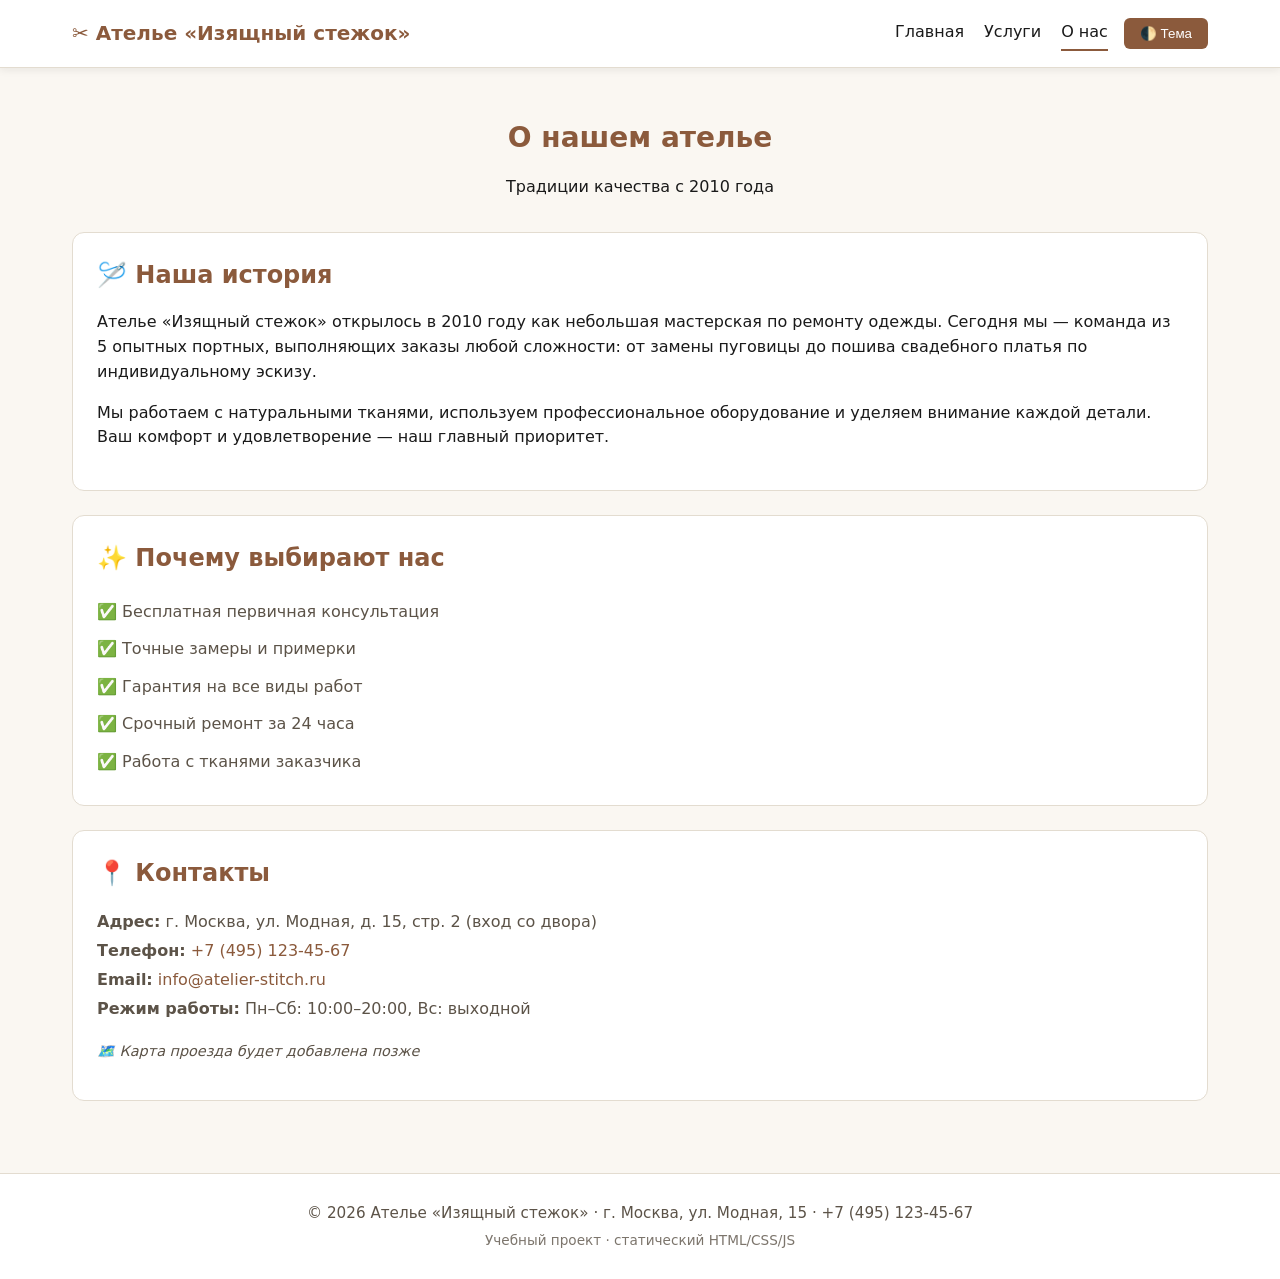
==== about.html @ 2a29479a "feat: Добавлены файлы ЛР1" ====
<!DOCTYPE html>
<html lang="ru">
  <head>
    <meta charset="UTF-8" />
    <meta name="viewport" content="width=device-width, initial-scale=1" />
    <title>О нас — Ателье «Изящный стежок»</title>
    <link rel="stylesheet" href="css/styles.css" />
  </head>
  <body>
    <header class="site-header">
      <div class="site-header__inner">
        <div class="brand">✂️ Ателье «Изящный стежок»</div>
        <nav class="nav" aria-label="Основная навигация">
          <a href="index.html">Главная</a>
          <a href="services.html">Услуги</a>
          <a href="about.html">О нас</a>
        </nav>
        <div class="header-actions">
          <button type="button" class="theme-toggle" id="theme-toggle" aria-label="Переключить тему">
            🌓 Тема
          </button>
        </div>
      </div>
    </header>

    <main>
      <section class="page-header">
        <h1>О нашем ателье</h1>
        <p>Традиции качества с 2010 года</p>
      </section>

      <article class="about-card">
        <h2>🪡 Наша история</h2>
        <p>
          Ателье «Изящный стежок» открылось в 2010 году как небольшая мастерская 
          по ремонту одежды. Сегодня мы — команда из 5 опытных портных, 
          выполняющих заказы любой сложности: от замены пуговицы до пошива 
          свадебного платья по индивидуальному эскизу.
        </p>
        <p>
          Мы работаем с натуральными тканями, используем профессиональное 
          оборудование и уделяем внимание каждой детали. Ваш комфорт и 
          удовлетворение — наш главный приоритет.
        </p>
      </article>

      <article class="about-card">
        <h2>✨ Почему выбирают нас</h2>
        <ul class="features-list">
          <li>✅ Бесплатная первичная консультация</li>
          <li>✅ Точные замеры и примерки</li>
          <li>✅ Гарантия на все виды работ</li>
          <li>✅ Срочный ремонт за 24 часа</li>
          <li>✅ Работа с тканями заказчика</li>
        </ul>
      </article>

      <article class="about-card" id="contact">
        <h2>📍 Контакты</h2>
        <address>
          <strong>Адрес:</strong> г. Москва, ул. Модная, д. 15, стр. 2 (вход со двора)<br>
          <strong>Телефон:</strong> <a href="tel:+74951234567">+7 (495) 123-45-67</a><br>
          <strong>Email:</strong> <a href="mailto:info@atelier-stitch.ru">info@atelier-stitch.ru</a><br>
          <strong>Режим работы:</strong> Пн–Сб: 10:00–20:00, Вс: выходной
        </address>
        <p class="map-note">🗺️ Карта проезда будет добавлена позже</p>
      </article>
    </main>

    <footer class="site-footer">
      <p>© 2026 Ателье «Изящный стежок» · г. Москва, ул. Модная, 15 · +7 (495) 123-45-67</p>
      <p class="footer-note">Учебный проект · статический HTML/CSS/JS</p>
    </footer>

    <script src="js/app.js" defer></script>
  </body>
</html>
---- css/styles.css ----
:root {
  --bg: #faf7f2;
  --surface: #ffffff;
  --text: #1a1a1a;
  --muted: #5c5348;
  --accent: #8b5a3c;
  --accent-soft: #c9a88a;
  --border: #e3dcd0;
  --shadow: rgba(26, 26, 26, 0.08);
  --success: #4a7c59;
}

[data-theme="dark"] {
  --bg: #141210;
  --surface: #1f1c18;
  --text: #f4efe8;
  --muted: #b8aa9a;
  --accent: #d4a574;
  --accent-soft: #8f6b4a;
  --border: #3a342c;
  --shadow: rgba(0, 0, 0, 0.35);
  --success: #6fb37a;
}

* {
  box-sizing: border-box;
}

body {
  margin: 0;
  font-family: "Segoe UI", system-ui, -apple-system, sans-serif;
  background: var(--bg);
  color: var(--text);
  line-height: 1.55;
  min-height: 100vh;
  display: flex;
  flex-direction: column;
  transition: background-color 0.3s, color 0.3s;
}

a {
  color: var(--accent);
  text-decoration: none;
  transition: color 0.2s;
}

a:hover {
  color: var(--accent-soft);
  text-decoration: underline;
}

/* ===== HEADER ===== */
.site-header {
  background: var(--surface);
  border-bottom: 1px solid var(--border);
  position: sticky;
  top: 0;
  z-index: 100;
  box-shadow: 0 2px 8px var(--shadow);
}

.site-header__inner {
  max-width: 1200px;
  margin: 0 auto;
  padding: 1rem 1.25rem;
  display: flex;
  align-items: center;
  gap: 1rem;
  flex-wrap: wrap;
}

.brand {
  font-weight: 700;
  font-size: 1.25rem;
  color: var(--accent);
  flex: 1;
  min-width: 200px;
}

.nav {
  display: flex;
  gap: 1.25rem;
  flex-wrap: wrap;
}

.nav a {
  color: var(--text);
  font-weight: 500;
  padding: 0.25rem 0;
  border-bottom: 2px solid transparent;
}

.nav a:hover,
.nav a[aria-current="page"] {
  border-bottom-color: var(--accent);
  text-decoration: none;
}

.header-actions .theme-toggle {
  background: var(--accent);
  color: #fff;
  border: none;
  padding: 0.5rem 1rem;
  border-radius: 6px;
  cursor: pointer;
  font-weight: 500;
  transition: background 0.2s;
}

.header-actions .theme-toggle:hover {
  background: var(--accent-soft);
}

/* ===== MAIN CONTENT ===== */
main {
  flex: 1;
  max-width: 1200px;
  margin: 0 auto;
  padding: 2rem 1.25rem;
  width: 100%;
}

.hero {
  background: var(--surface);
  border: 1px solid var(--border);
  border-radius: 16px;
  padding: 2.5rem;
  margin-bottom: 2rem;
  text-align: center;
  box-shadow: 0 4px 16px var(--shadow);
}

.hero h1 {
  margin: 0 0 1rem;
  font-size: 2rem;
  color: var(--accent);
}

.hero .lead {
  font-size: 1.15rem;
  color: var(--muted);
  margin-bottom: 1.5rem;
}

.btn {
  display: inline-block;
  background: var(--accent);
  color: #fff;
  padding: 0.75rem 1.5rem;
  border-radius: 8px;
  font-weight: 600;
  text-decoration: none;
  transition: background 0.2s;
}

.btn:hover {
  background: var(--accent-soft);
  text-decoration: none;
}

/* ===== CARD GRID ===== */
.card-grid {
  display: grid;
  gap: 1.5rem;
  margin-bottom: 2rem;
}

.card {
  background: var(--surface);
  border: 1px solid var(--border);
  border-radius: 12px;
  padding: 1.5rem;
  box-shadow: 0 2px 8px var(--shadow);
}

.card h2 {
  margin: 0 0 0.75rem;
  font-size: 1.25rem;
  color: var(--accent);
}

.card p {
  margin: 0.5rem 0;
  color: var(--muted);
}

.card p:last-child {
  margin-top: 1rem;
}

/* ===== SERVICES PAGE ===== */
.page-header {
  text-align: center;
  margin-bottom: 2rem;
}

.page-header h1 {
  margin: 0 0 0.5rem;
  font-size: 1.75rem;
  color: var(--accent);
}

.service-card {
  background: var(--surface);
  border: 1px solid var(--border);
  border-radius: 12px;
  padding: 1.5rem;
  margin-bottom: 1.5rem;
  box-shadow: 0 2px 8px var(--shadow);
}

.service-card h2 {
  margin: 0 0 1rem;
  color: var(--accent);
}

.service-card ul {
  margin: 0 0 1rem;
  padding-left: 1.5rem;
  color: var(--muted);
}

.service-card li {
  margin: 0.35rem 0;
}

.service-note {
  font-size: 0.9rem;
  color: var(--muted);
  font-style: italic;
  margin: 0;
}

.cta-section {
  text-align: center;
  background: var(--surface);
  border: 1px solid var(--border);
  border-radius: 12px;
  padding: 2rem;
  margin-top: 2rem;
}

.cta-section h3 {
  margin: 0 0 0.5rem;
  color: var(--accent);
}

/* ===== ABOUT PAGE ===== */
.about-card {
  background: var(--surface);
  border: 1px solid var(--border);
  border-radius: 12px;
  padding: 1.5rem;
  margin-bottom: 1.5rem;
}

.about-card h2 {
  margin: 0 0 1rem;
  color: var(--accent);
}

.features-list {
  list-style: none;
  padding: 0;
  margin: 0;
}

.features-list li {
  padding: 0.4rem 0;
  color: var(--muted);
}

address {
  font-style: normal;
  line-height: 1.8;
  color: var(--muted);
}

address a {
  color: var(--accent);
}

.map-note {
  margin-top: 1rem;
  font-size: 0.9rem;
  color: var(--muted);
  font-style: italic;
}

/* ===== DRAFT FORM ===== */
.form-draft {
  max-width: 600px;
  margin: 0 auto;
}

.form-draft label {
  display: block;
  margin: 1rem 0 0.5rem;
  font-weight: 500;
  color: var(--text);
}

.form-draft input,
.form-draft textarea {
  width: 100%;
  padding: 0.75rem;
  border: 1px solid var(--border);
  border-radius: 8px;
  background: var(--bg);
  color: var(--text);
  font-family: inherit;
  font-size: 1rem;
  transition: border-color 0.2s;
}

.form-draft input:focus,
.form-draft textarea:focus {
  outline: none;
  border-color: var(--accent);
}

.form-draft button {
  margin-top: 1rem;
  background: var(--accent);
  color: #fff;
  border: none;
  padding: 0.75rem 1.5rem;
  border-radius: 8px;
  font-weight: 600;
  cursor: pointer;
  transition: background 0.2s;
}

.form-draft button:hover {
  background: var(--accent-soft);
}

.draft-status {
  margin-top: 0.75rem;
  font-size: 0.95rem;
  color: var(--success);
  min-height: 1.2em;
}

/* ===== FOOTER ===== */
.site-footer {
  background: var(--surface);
  border-top: 1px solid var(--border);
  padding: 1.5rem 1.25rem;
  text-align: center;
  color: var(--muted);
  font-size: 0.95rem;
}

.site-footer p {
  margin: 0.25rem 0;
}

.footer-note {
  font-size: 0.85rem;
  opacity: 0.8;
}

/* ===== RESPONSIVE ===== */
@media (min-width: 640px) {
  .card-grid {
    grid-template-columns: repeat(2, 1fr);
  }
  
  .hero h1 {
    font-size: 2.5rem;
  }
}

@media (min-width: 1024px) {
  .card-grid {
    grid-template-columns: repeat(3, 1fr);
  }
  
  .site-header__inner {
    padding: 1rem 2rem;
  }
  
  main {
    padding: 3rem 2rem;
  }
}

/* ===== ORIENTATION ===== */
@media (orientation: landscape) and (max-height: 500px) {
  .hero {
    padding: 1.25rem;
    margin-bottom: 1rem;
  }
  
  .hero h1 {
    font-size: 1.5rem;
  }
  
  .hero .lead {
    font-size: 1rem;
  }
  
  .site-header__inner {
    padding: 0.5rem 1rem;
  }
  
  .nav {
    gap: 0.75rem;
  }
  
  .brand {
    font-size: 1.1rem;
  }
}

@media (orientation: portrait) {
  .hero {
    border-radius: 12px;
  }
  
  .nav {
    width: 100%;
    justify-content: flex-start;
    flex-wrap: wrap;
  }
  
  .card-grid {
    grid-template-columns: 1fr !important;
  }
  
  .form-draft {
    margin: 0;
  }
}

/* ===== ACCESSIBILITY ===== */
@media (prefers-reduced-motion: reduce) {
  * {
    transition: none !important;
    animation: none !important;
  }
}

:focus-visible {
  outline: 2px solid var(--accent);
  outline-offset: 2px;
}
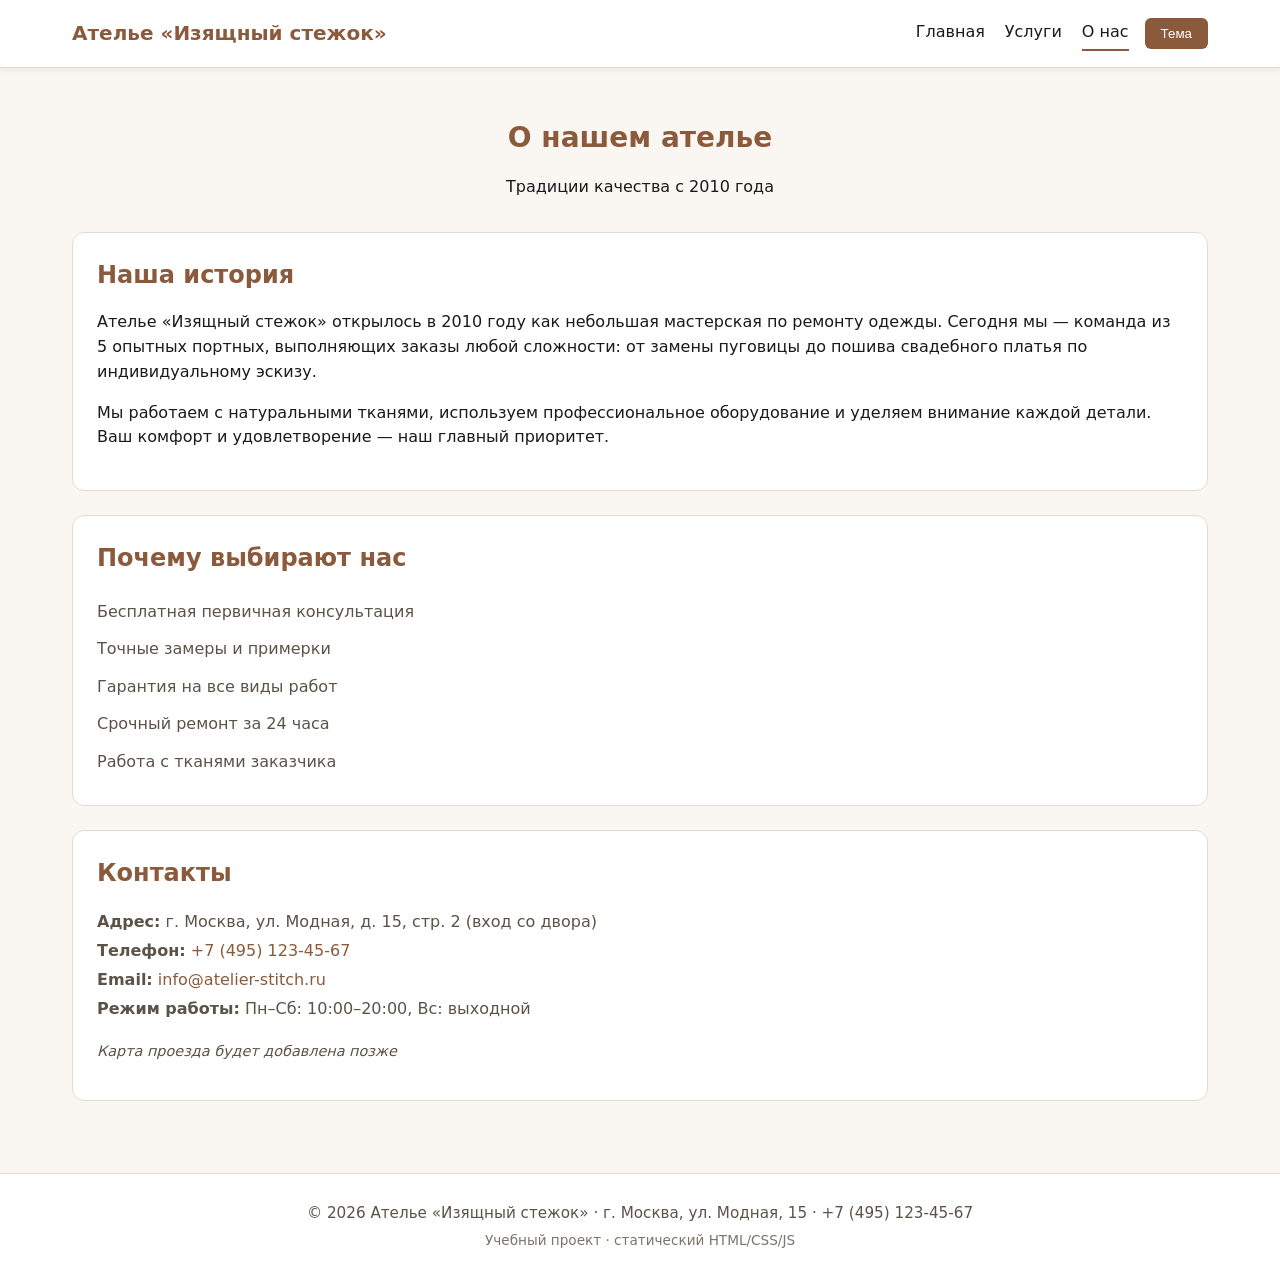
==== commit 10a887a8: "Обновление" ====
--- a/about.html
+++ b/about.html
@@ -9,7 +9,7 @@
   <body>
     <header class="site-header">
       <div class="site-header__inner">
-        <div class="brand">✂️ Ателье «Изящный стежок»</div>
+        <div class="brand">Ателье «Изящный стежок»</div>
         <nav class="nav" aria-label="Основная навигация">
           <a href="index.html">Главная</a>
           <a href="services.html">Услуги</a>
@@ -17,7 +17,7 @@
         </nav>
         <div class="header-actions">
           <button type="button" class="theme-toggle" id="theme-toggle" aria-label="Переключить тему">
-            🌓 Тема
+            Тема
           </button>
         </div>
       </div>
@@ -30,7 +30,7 @@
       </section>
 
       <article class="about-card">
-        <h2>🪡 Наша история</h2>
+        <h2>Наша история</h2>
         <p>
           Ателье «Изящный стежок» открылось в 2010 году как небольшая мастерская 
           по ремонту одежды. Сегодня мы — команда из 5 опытных портных, 
@@ -45,25 +45,25 @@
       </article>
 
       <article class="about-card">
-        <h2>✨ Почему выбирают нас</h2>
+        <h2>Почему выбирают нас</h2>
         <ul class="features-list">
-          <li>✅ Бесплатная первичная консультация</li>
-          <li>✅ Точные замеры и примерки</li>
-          <li>✅ Гарантия на все виды работ</li>
-          <li>✅ Срочный ремонт за 24 часа</li>
-          <li>✅ Работа с тканями заказчика</li>
+          <li>Бесплатная первичная консультация</li>
+          <li>Точные замеры и примерки</li>
+          <li>Гарантия на все виды работ</li>
+          <li>Срочный ремонт за 24 часа</li>
+          <li>Работа с тканями заказчика</li>
         </ul>
       </article>
 
       <article class="about-card" id="contact">
-        <h2>📍 Контакты</h2>
+        <h2>Контакты</h2>
         <address>
           <strong>Адрес:</strong> г. Москва, ул. Модная, д. 15, стр. 2 (вход со двора)<br>
           <strong>Телефон:</strong> <a href="tel:+74951234567">+7 (495) 123-45-67</a><br>
           <strong>Email:</strong> <a href="mailto:info@atelier-stitch.ru">info@atelier-stitch.ru</a><br>
           <strong>Режим работы:</strong> Пн–Сб: 10:00–20:00, Вс: выходной
         </address>
-        <p class="map-note">🗺️ Карта проезда будет добавлена позже</p>
+        <p class="map-note">Карта проезда будет добавлена позже</p>
       </article>
     </main>
 
